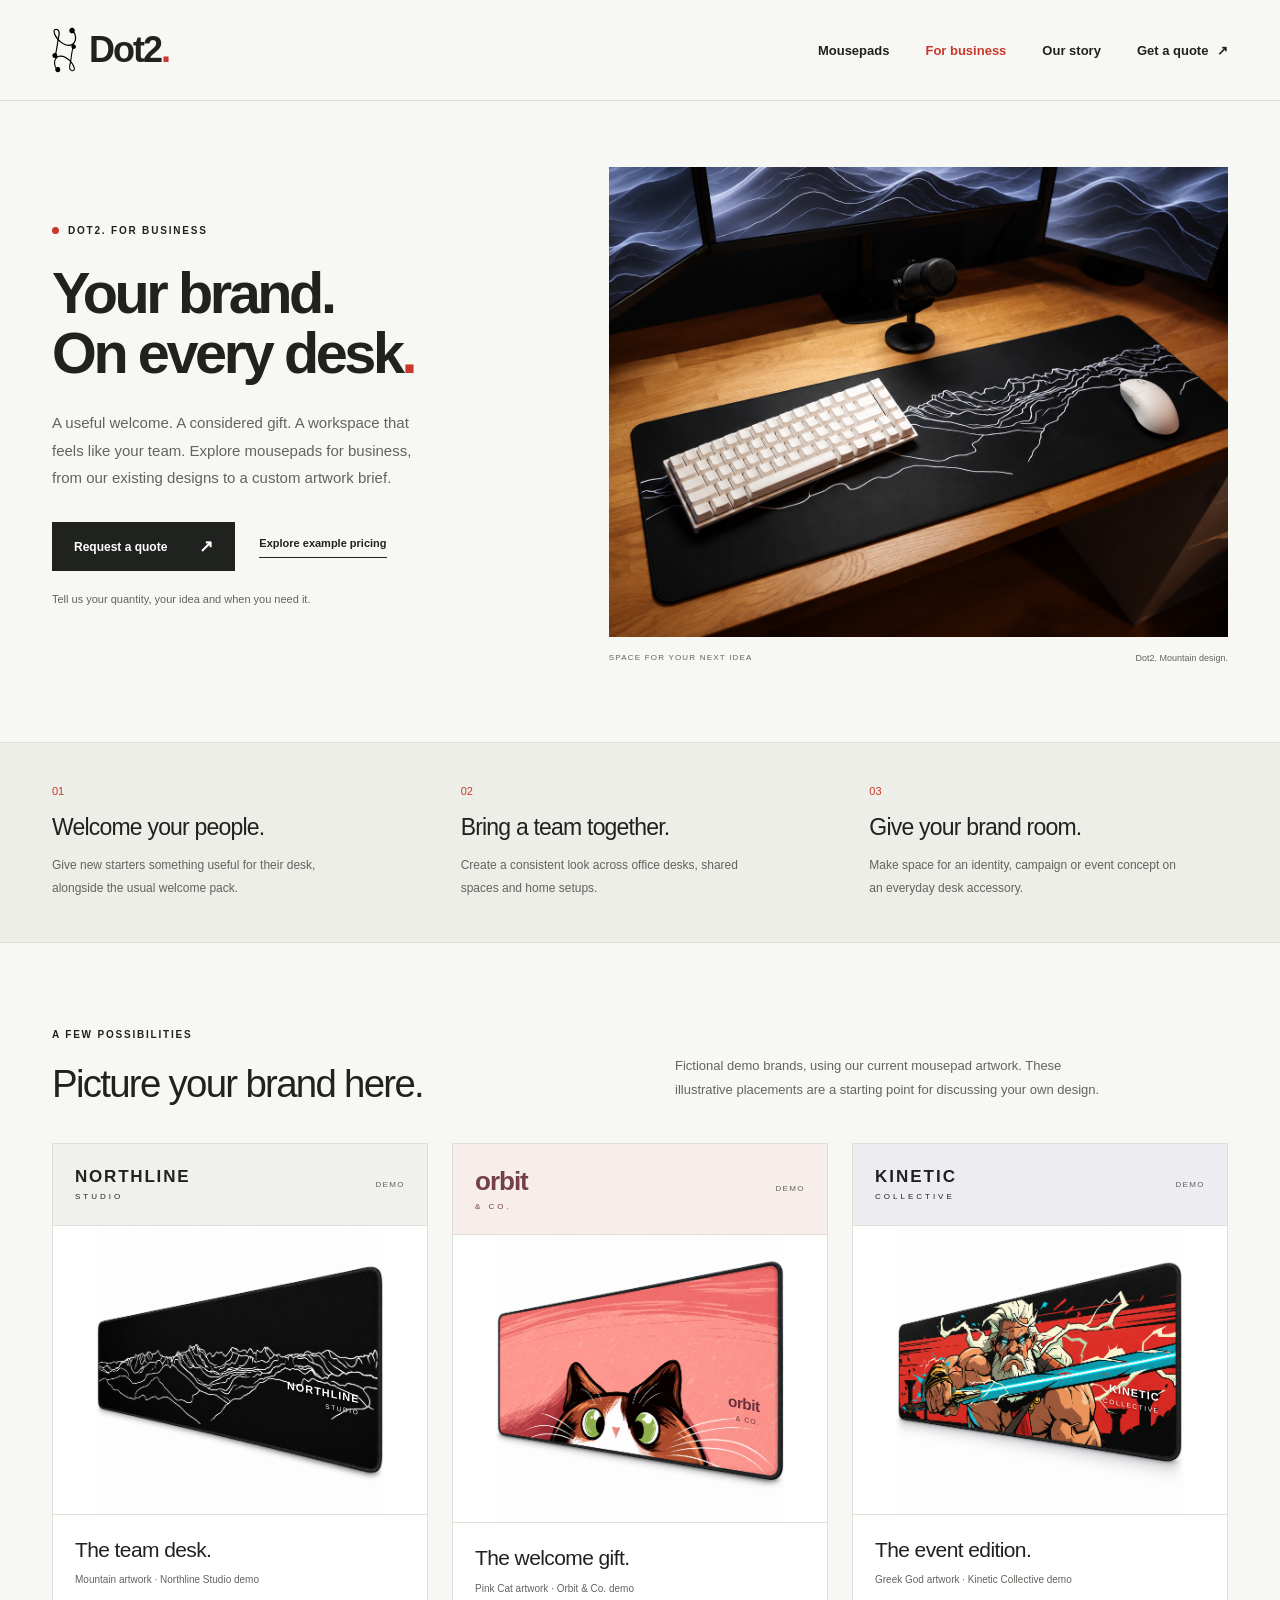
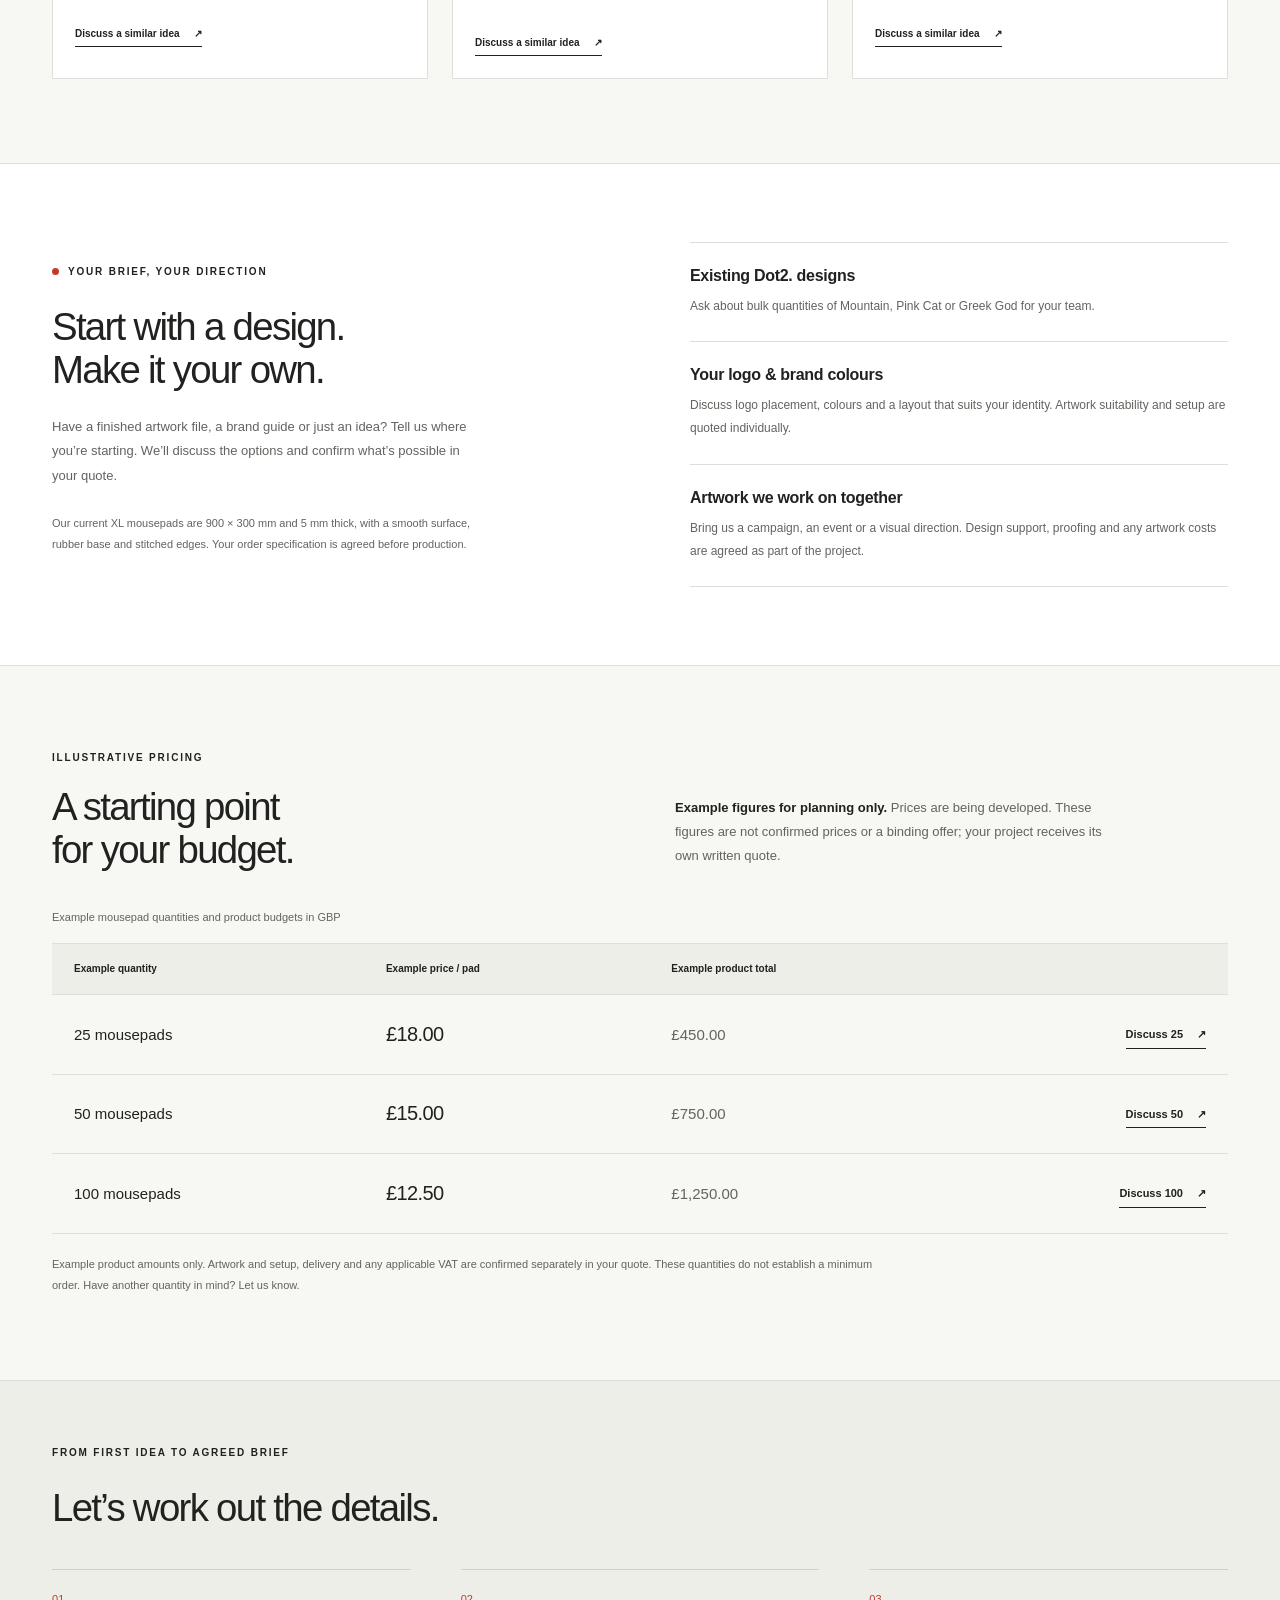
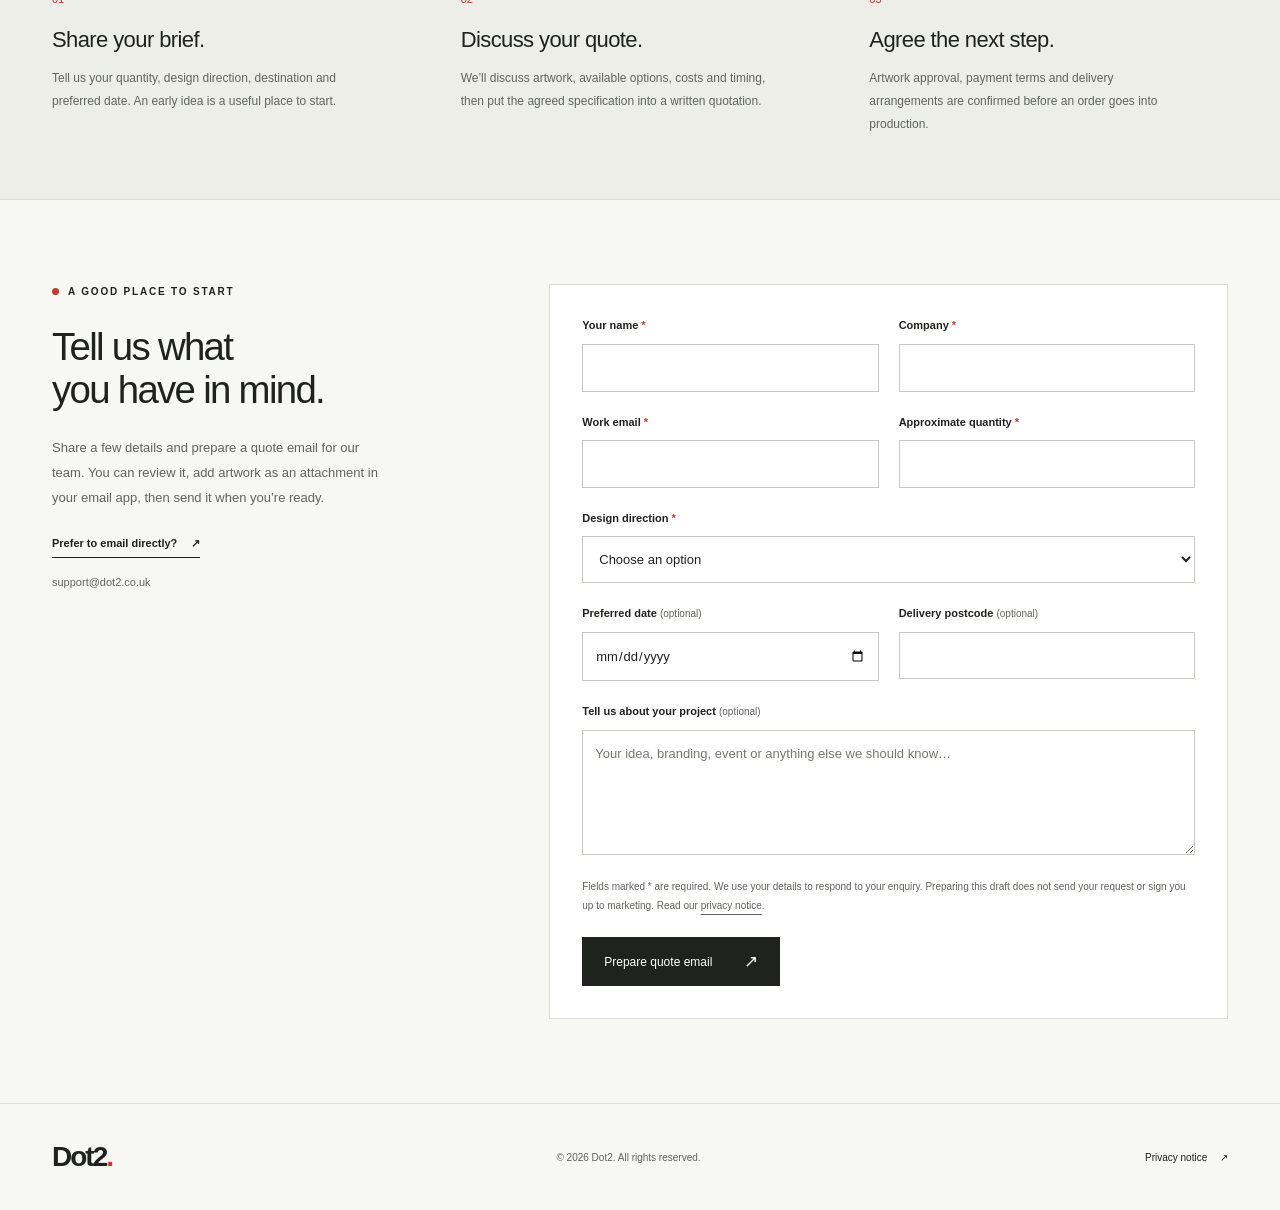
==== business.html @ 72581804 "Add Dot2 for Business page, quote enquiries and privacy update" ====
<!doctype html>
<html lang="en-GB">
  <head>
    <meta charset="utf-8">
    <meta name="viewport" content="width=device-width, initial-scale=1">
    <meta name="description" content="Dot2. for Business. Explore mousepads for teams, corporate gifts and events, discuss custom branding, and request a quote for your business.">
    <meta name="theme-color" content="#f7f7f3">
    <title>Dot2. for Business — Your brand. On every desk.</title>
    <link rel="icon" href="assets/brand-mark.svg" type="image/svg+xml">
    <link rel="stylesheet" href="styles.css">
    <link rel="stylesheet" href="business.css">
    <script src="quote.js" defer></script>
  </head>
  <body class="business-page">
    <a class="skip-link" href="#main">Skip to content</a>
    <header class="site-header">
      <div class="container header-inner">
        <a class="brand" href="./" aria-label="Dot2. home">
          <img src="assets/brand-mark.svg" alt="" width="25" height="46">
          <span>Dot2<span class="brand-dot">.</span></span>
        </a>
        <nav class="main-nav" aria-label="Main navigation">
          <a href="./#mousepads">Mousepads</a>
          <a href="business.html" aria-current="page">For business</a>
          <a href="./#about">Our story</a>
          <a href="#quote">Get a quote <span aria-hidden="true">↗</span></a>
        </nav>
      </div>
    </header>

    <main id="main">
      <section class="container b2b-hero" aria-labelledby="business-title">
        <div class="b2b-hero-copy">
          <p class="eyebrow"><span class="little-dot" aria-hidden="true"></span> DOT2. FOR BUSINESS</p>
          <h1 id="business-title">Your brand.<br>On every desk<span class="brand-dot">.</span></h1>
          <p class="b2b-lead">A useful welcome. A considered gift. A workspace that feels like your team. Explore mousepads for business, from our existing designs to a custom artwork brief.</p>
          <div class="b2b-actions">
            <a class="button button-dark" href="#quote">Request a quote <span aria-hidden="true">↗</span></a>
            <a class="text-link" href="#pricing">Explore example pricing</a>
          </div>
          <p class="b2b-small">Tell us your quantity, your idea and when you need it.</p>
        </div>
        <figure class="b2b-hero-image">
          <img src="assets/mountain-lifestyle.png" alt="Dot2. Mountain mousepad creating a coordinated workspace with a white keyboard and mouse on a wooden desk." width="1536" height="1024" fetchpriority="high">
          <figcaption><span>SPACE FOR YOUR NEXT IDEA</span><span>Dot2. Mountain design.</span></figcaption>
        </figure>
      </section>

      <section class="b2b-benefits-band" aria-label="Mousepads for your business">
        <div class="container b2b-benefits">
          <div><span class="b2b-number">01</span><h2>Welcome your people.</h2><p>Give new starters something useful for their desk, alongside the usual welcome pack.</p></div>
          <div><span class="b2b-number">02</span><h2>Bring a team together.</h2><p>Create a consistent look across office desks, shared spaces and home setups.</p></div>
          <div><span class="b2b-number">03</span><h2>Give your brand room.</h2><p>Make space for an identity, campaign or event concept on an everyday desk accessory.</p></div>
        </div>
      </section>

      <section class="container b2b-section" id="ideas" aria-labelledby="ideas-title">
        <div class="b2b-section-heading">
          <div><p class="eyebrow">A FEW POSSIBILITIES</p><h2 id="ideas-title">Picture your brand here.</h2></div>
          <p>Fictional demo brands, using our current mousepad artwork. These illustrative placements are a starting point for discussing your own design.</p>
        </div>
        <div class="b2b-concepts">
          <figure class="b2b-concept concept-northline">
            <div class="concept-heading"><span class="concept-wordmark">NORTHLINE <small>STUDIO</small></span><span class="concept-demo">DEMO</span></div>
            <div class="concept-stage">
              <img src="assets/mountain-mousepad.png" alt="Illustrative Northline Studio brand concept over the existing Dot2. Mountain mousepad." width="1254" height="1254" loading="lazy">
              <span class="concept-brand" aria-hidden="true">NORTHLINE<small>STUDIO</small></span>
            </div>
            <figcaption><h3>The team desk.</h3><p>Mountain artwork · Northline Studio demo</p><a class="text-link" href="#quote" data-quote-preset data-design="Custom artwork">Discuss a similar idea <span aria-hidden="true">↗</span></a></figcaption>
          </figure>
          <figure class="b2b-concept concept-orbit">
            <div class="concept-heading"><span class="concept-wordmark">orbit <small>&amp; CO.</small></span><span class="concept-demo">DEMO</span></div>
            <div class="concept-stage">
              <img src="assets/pink-cat-mousepad.png" alt="Illustrative Orbit and Co. brand concept over the existing Dot2. Pink Cat mousepad." width="1254" height="1254" loading="lazy">
              <span class="concept-brand" aria-hidden="true">orbit<small>&amp; CO.</small></span>
            </div>
            <figcaption><h3>The welcome gift.</h3><p>Pink Cat artwork · Orbit &amp; Co. demo</p><a class="text-link" href="#quote" data-quote-preset data-design="Custom artwork">Discuss a similar idea <span aria-hidden="true">↗</span></a></figcaption>
          </figure>
          <figure class="b2b-concept concept-kinetic">
            <div class="concept-heading"><span class="concept-wordmark">KINETIC <small>COLLECTIVE</small></span><span class="concept-demo">DEMO</span></div>
            <div class="concept-stage">
              <img src="assets/greek-god-mousepad.png" alt="Illustrative Kinetic Collective brand concept over the existing Dot2. Greek God mousepad." width="1254" height="1254" loading="lazy">
              <span class="concept-brand" aria-hidden="true">KINETIC<small>COLLECTIVE</small></span>
            </div>
            <figcaption><h3>The event edition.</h3><p>Greek God artwork · Kinetic Collective demo</p><a class="text-link" href="#quote" data-quote-preset data-design="Custom artwork">Discuss a similar idea <span aria-hidden="true">↗</span></a></figcaption>
          </figure>
        </div>
      </section>

      <section class="b2b-options-band" aria-labelledby="options-title">
        <div class="container b2b-options">
          <div><p class="eyebrow"><span class="little-dot" aria-hidden="true"></span> YOUR BRIEF, YOUR DIRECTION</p><h2 id="options-title">Start with a design.<br>Make it your own.</h2><p>Have a finished artwork file, a brand guide or just an idea? Tell us where you’re starting. We’ll discuss the options and confirm what’s possible in your quote.</p><p class="b2b-small">Our current XL mousepads are 900 × 300 mm and 5 mm thick, with a smooth surface, rubber base and stitched edges. Your order specification is agreed before production.</p></div>
          <dl class="b2b-option-list">
            <div><dt>Existing Dot2. designs</dt><dd>Ask about bulk quantities of Mountain, Pink Cat or Greek God for your team.</dd></div>
            <div><dt>Your logo &amp; brand colours</dt><dd>Discuss logo placement, colours and a layout that suits your identity. Artwork suitability and setup are quoted individually.</dd></div>
            <div><dt>Artwork we work on together</dt><dd>Bring us a campaign, an event or a visual direction. Design support, proofing and any artwork costs are agreed as part of the project.</dd></div>
          </dl>
        </div>
      </section>

      <section class="container b2b-section" id="pricing" aria-labelledby="pricing-title">
        <div class="b2b-section-heading">
          <div><p class="eyebrow">ILLUSTRATIVE PRICING</p><h2 id="pricing-title">A starting point<br>for your budget.</h2></div>
          <p><strong>Example figures for planning only.</strong> Prices are being developed. These figures are not confirmed prices or a binding offer; your project receives its own written quote.</p>
        </div>
        <div class="b2b-price-table-wrap">
          <table class="b2b-price-table">
            <caption>Example mousepad quantities and product budgets in GBP</caption>
            <thead><tr><th scope="col">Example quantity</th><th scope="col">Example price / pad</th><th scope="col">Example product total</th><th scope="col"><span class="visually-hidden">Start an enquiry</span></th></tr></thead>
            <tbody>
              <tr><th scope="row">25 mousepads</th><td>£18.00</td><td>£450.00</td><td><a class="text-link" href="#quote" data-quote-preset data-quantity="25">Discuss 25 <span aria-hidden="true">↗</span></a></td></tr>
              <tr><th scope="row">50 mousepads</th><td>£15.00</td><td>£750.00</td><td><a class="text-link" href="#quote" data-quote-preset data-quantity="50">Discuss 50 <span aria-hidden="true">↗</span></a></td></tr>
              <tr><th scope="row">100 mousepads</th><td>£12.50</td><td>£1,250.00</td><td><a class="text-link" href="#quote" data-quote-preset data-quantity="100">Discuss 100 <span aria-hidden="true">↗</span></a></td></tr>
            </tbody>
          </table>
        </div>
        <p class="b2b-pricing-note">Example product amounts only. Artwork and setup, delivery and any applicable VAT are confirmed separately in your quote. These quantities do not establish a minimum order. Have another quantity in mind? Let us know.</p>
      </section>

      <section class="b2b-process-band" aria-labelledby="process-title">
        <div class="container b2b-section">
          <p class="eyebrow">FROM FIRST IDEA TO AGREED BRIEF</p><h2 id="process-title">Let’s work out the details.</h2>
          <ol class="b2b-process">
            <li><h3>Share your brief.</h3><p>Tell us your quantity, design direction, destination and preferred date. An early idea is a useful place to start.</p></li>
            <li><h3>Discuss your quote.</h3><p>We’ll discuss artwork, available options, costs and timing, then put the agreed specification into a written quotation.</p></li>
            <li><h3>Agree the next step.</h3><p>Artwork approval, payment terms and delivery arrangements are confirmed before an order goes into production.</p></li>
          </ol>
        </div>
      </section>

      <section class="container b2b-section b2b-quote" id="quote" aria-labelledby="quote-title">
        <div class="b2b-quote-intro">
          <p class="eyebrow"><span class="little-dot" aria-hidden="true"></span> A GOOD PLACE TO START</p>
          <h2 id="quote-title">Tell us what<br>you have in mind.</h2>
          <p>Share a few details and prepare a quote email for our team. You can review it, add artwork as an attachment in your email app, then send it when you’re ready.</p>
          <a class="text-link" href="mailto:support@dot2.co.uk?subject=Dot2.%20for%20Business%20quote">Prefer to email directly? <span aria-hidden="true">↗</span></a>
          <p class="b2b-small">support@dot2.co.uk</p>
        </div>
        <div class="b2b-quote-panel">
          <form class="quote-form" data-quote-form>
            <div class="quote-fields">
              <div class="quote-field"><label for="quote-name">Your name <span aria-hidden="true">*</span></label><input id="quote-name" name="contactName" autocomplete="name" required maxlength="100"></div>
              <div class="quote-field"><label for="quote-company">Company <span aria-hidden="true">*</span></label><input id="quote-company" name="company" autocomplete="organization" required maxlength="100"></div>
              <div class="quote-field"><label for="quote-email">Work email <span aria-hidden="true">*</span></label><input id="quote-email" name="email" type="email" autocomplete="email" required maxlength="254"></div>
              <div class="quote-field"><label for="quote-quantity">Approximate quantity <span aria-hidden="true">*</span></label><input id="quote-quantity" name="quantity" type="number" inputmode="numeric" min="1" max="100000" step="1" required></div>
              <div class="quote-field quote-field-wide"><label for="quote-design">Design direction <span aria-hidden="true">*</span></label><select id="quote-design" name="design" required><option value="">Choose an option</option><option>Mountain</option><option>Pink Cat</option><option>Greek God</option><option>Logo &amp; brand colours</option><option>Custom artwork</option><option>Help me decide</option></select></div>
              <div class="quote-field"><label for="quote-date">Preferred date <span class="quote-optional">(optional)</span></label><input id="quote-date" name="date" type="date"></div>
              <div class="quote-field"><label for="quote-postcode">Delivery postcode <span class="quote-optional">(optional)</span></label><input id="quote-postcode" name="postcode" autocomplete="postal-code" maxlength="20"></div>
              <div class="quote-field quote-field-wide"><label for="quote-details">Tell us about your project <span class="quote-optional">(optional)</span></label><textarea id="quote-details" name="details" rows="5" maxlength="1500" placeholder="Your idea, branding, event or anything else we should know…"></textarea></div>
            </div>
            <p class="quote-privacy">Fields marked * are required. We use your details to respond to your enquiry. Preparing this draft does not send your request or sign you up to marketing. Read our <a href="privacy.html">privacy notice</a>.</p>
            <button class="button button-dark" type="submit" disabled>Prepare quote email <span aria-hidden="true">↗</span></button>
            <noscript><p class="b2b-small">Email <a href="mailto:support@dot2.co.uk?subject=Dot2.%20for%20Business%20quote">support@dot2.co.uk</a> with your company, quantity and design ideas to request a quote.</p></noscript>
          </form>
          <section class="quote-result" aria-labelledby="quote-result-title" data-quote-result hidden>
            <h3 id="quote-result-title" tabindex="-1" data-quote-result-title>Your quote email is ready.</h3>
            <p>Open the draft in your email app, add any artwork and send it to complete your request. You can also copy the details into an email to support@dot2.co.uk.</p>
            <label class="visually-hidden" for="quote-summary">Your enquiry details</label>
            <textarea id="quote-summary" class="quote-summary" rows="12" readonly data-quote-summary></textarea>
            <div class="b2b-actions"><a class="button button-dark" href="mailto:support@dot2.co.uk" data-quote-email>Open email draft <span aria-hidden="true">↗</span></a><button class="quote-copy-button" type="button" data-copy-quote>Copy enquiry details</button></div>
          </section>
          <p class="quote-status" role="status" aria-live="polite" data-quote-status></p>
        </div>
      </section>
    </main>

    <footer class="site-footer">
      <div class="container footer-inner">
        <a class="brand footer-brand" href="./" aria-label="Dot2. home"><span>Dot2<span class="brand-dot">.</span></span></a>
        <p>© 2026 Dot2. All rights reserved.</p>
        <a href="privacy.html">Privacy notice <span aria-hidden="true">↗</span></a>
      </div>
    </footer>
  </body>
</html>
---- styles.css ----
:root {
  color-scheme: light;
  --paper: #f7f7f3;
  --ink: #20221f;
  --muted: #62645f;
  --line: #dedfd8;
  --accent: #c8392c;
  --white: #ffffff;
}

* { box-sizing: border-box; }
html { scroll-behavior: smooth; scroll-padding-top: 30px; }
body { margin: 0; background: var(--paper); color: var(--ink); font-family: Arial, Helvetica, sans-serif; -webkit-font-smoothing: antialiased; }
img { display: block; max-width: 100%; height: auto; }
a { color: inherit; text-underline-offset: 5px; }
a, button { -webkit-tap-highlight-color: transparent; }
a:focus-visible, button:focus-visible { outline: 3px solid var(--accent); outline-offset: 6px; }
::selection { background: #f2c0b7; color: var(--ink); }
.container { width: min(1240px, calc(100% - 104px)); margin-inline: auto; }
.skip-link { position: fixed; top: 12px; left: 12px; z-index: 10; padding: 13px 18px; background: var(--ink); color: var(--white); transform: translateY(-180%); }
.skip-link:focus { transform: translateY(0); }
.site-header { border-bottom: 1px solid var(--line); }
.header-inner { display: flex; align-items: center; justify-content: space-between; min-height: 100px; gap: 24px; }
.brand { display: inline-flex; align-items: center; gap: 12px; color: var(--ink); text-decoration: none; flex-shrink: 0; }
.brand > span { font-size: 36px; font-weight: 750; letter-spacing: -2px; }
.brand img { width: 25px; height: 46px; object-fit: contain; }
.brand-dot { color: var(--accent); }
.main-nav { display: flex; gap: 36px; font-size: 13px; font-weight: 600; }
.main-nav a { text-decoration: none; padding-block: 12px; }
.main-nav a:hover, .site-footer a:hover { color: var(--accent); }
.main-nav span { margin-left: 5px; }
.hero { display: grid; grid-template-columns: 0.9fr 1.1fr; align-items: center; gap: 50px; padding-block: 66px 76px; }
.eyebrow { display: flex; align-items: center; gap: 9px; margin: 0 0 26px; font-size: 10px; line-height: 1.5; font-weight: 700; letter-spacing: 1.8px; }
.little-dot { width: 7px; height: 7px; flex-shrink: 0; border-radius: 50%; background: var(--accent); }
h1, h2, p { margin-top: 0; }
h1 { margin-bottom: 25px; font-size: clamp(44px, 4.5vw, 66px); font-weight: 600; line-height: 1.04; letter-spacing: -3.4px; }
h2 { font-size: clamp(30px, 3vw, 43px); font-weight: 500; line-height: 1.12; letter-spacing: -1.7px; }
.hero-description { max-width: 350px; margin-bottom: 30px; color: var(--muted); font-size: 15px; line-height: 1.8; }
.button { display: inline-flex; align-items: center; justify-content: space-between; gap: 32px; min-height: 49px; padding: 16px 22px; font-size: 12px; font-weight: 600; text-decoration: none; transition: background 150ms ease; }
.button-dark { background: var(--ink); color: var(--white); }
.button-dark:hover { background: #44483f; }
.button span { font-size: 17px; line-height: 1; }
.hero-note, .product-note { color: var(--muted); font-size: 10px; line-height: 1.6; }
.hero-note { margin: 14px 0 0; }
.hero-image { margin: 0; }
.hero-image > img { width: 100%; height: 470px; object-fit: cover; object-position: 52% center; }
.hero-image figcaption { display: flex; justify-content: space-between; gap: 15px; margin-top: 15px; color: var(--muted); font-size: 9px; line-height: 1.5; }
.hero-image figcaption span:first-child { font-size: 8px; letter-spacing: 1.2px; }
.product-section { background: var(--white); border-top: 1px solid var(--line); border-bottom: 1px solid var(--line); }
.product-grid { display: grid; grid-template-columns: 1.1fr 0.9fr; align-items: center; gap: 80px; padding-block: 76px; }
.product-image { min-width: 0; }
.product-image img { width: 100%; }
.product-copy .eyebrow { margin-bottom: 22px; color: var(--muted); }
.product-copy h2 { margin-bottom: 22px; }
.product-copy > p:not(.eyebrow):not(.product-note) { color: var(--muted); font-size: 13px; line-height: 1.9; max-width: 370px; }
.product-details { margin-block: 28px 30px; }
.product-details > div { display: flex; align-items: baseline; justify-content: space-between; gap: 15px; border-top: 1px solid var(--line); padding-block: 13px; font-size: 11px; line-height: 1.5; }
.product-details > div:last-child { border-bottom: 1px solid var(--line); }
.product-details dt { font-weight: 600; }
.product-details dd { margin: 0; color: var(--muted); text-align: right; }
.text-link { display: inline-flex; align-items: center; gap: 14px; font-size: 12px; line-height: 1.6; font-weight: 600; text-decoration: none; border-bottom: 1px solid var(--ink); padding-bottom: 4px; }
.text-link:hover { color: var(--accent); border-bottom-color: var(--accent); }
.carousel-controls { align-items: center; justify-content: center; gap: 18px; margin-top: 8px; }
.carousel-controls:not([hidden]) { display: flex; }
.carousel-controls button { display: inline-flex; align-items: center; justify-content: center; padding: 0; color: var(--ink); background: transparent; cursor: pointer; }
.carousel-arrow { width: 42px; height: 42px; flex-shrink: 0; border: 1px solid var(--line); border-radius: 50%; }
.carousel-arrow:hover { border-color: var(--ink); }
.carousel-position { min-width: 132px; text-align: center; }
.carousel-status { margin: 0; color: var(--muted); font-size: 11px; line-height: 1.6; }
.carousel-dots { display: flex; justify-content: center; }
.carousel-dots button { width: 32px; height: 32px; border: 0; border-radius: 50%; }
.carousel-dots button::before { content: ""; width: 6px; height: 6px; border-radius: 50%; background: var(--line); }
.carousel-dots button[aria-pressed="true"]::before { background: var(--accent); }
.carousel-dots button:hover::before { background: var(--ink); }
.product-note { margin: 12px 0 0; }
.about-section { display: grid; grid-template-columns: 1.1fr 0.9fr; gap: 80px; padding-block: 96px; }
.about-section h2 { margin-bottom: 0; }
.about-copy { padding-top: 35px; max-width: 420px; }
.about-copy p { color: var(--muted); font-size: 14px; line-height: 1.9; margin-bottom: 16px; }
.about-copy .text-link { margin-top: 8px; }
.business-teaser { background: var(--white); border-top: 1px solid var(--line); }
.business-teaser-inner { display: flex; align-items: center; justify-content: space-between; gap: 48px; padding-block: 60px; }
.business-teaser-inner > div { max-width: 610px; }
.business-teaser h2 { margin-bottom: 18px; }
.business-teaser p:not(.eyebrow) { margin-bottom: 0; color: var(--muted); font-size: 14px; line-height: 1.9; }
.business-teaser .button { flex-shrink: 0; }
.main-nav a[aria-current="page"] { color: var(--accent); }
.contact-section { background: #eceee7; border-top: 1px solid var(--line); }
.contact-inner { display: flex; align-items: center; justify-content: space-between; gap: 40px; padding-block: 64px; }
.contact-inner .eyebrow { margin-bottom: 18px; color: var(--muted); }
.contact-inner h2 { margin-bottom: 15px; font-size: 49px; }
.contact-inner p:last-child { color: var(--muted); font-size: 12px; line-height: 1.8; margin-bottom: 0; }
.contact-email { display: inline-flex; align-items: center; gap: 35px; font-size: clamp(18px, 2.2vw, 28px); letter-spacing: -0.7px; text-decoration: none; border-bottom: 1px solid var(--ink); padding-block: 14px; }
.contact-email:hover { color: var(--accent); border-color: var(--accent); }
.site-footer { border-top: 1px solid var(--line); }
.footer-inner { display: flex; align-items: center; justify-content: space-between; gap: 24px; min-height: 106px; }
.footer-brand > span { font-size: 28px; }
.footer-inner p { margin: 0; color: var(--muted); font-size: 10px; }
.footer-inner > a:last-child { font-size: 10px; text-decoration: none; }
.footer-inner > a:last-child span { margin-left: 10px; }
.privacy-main { max-width: 850px; padding-block: 48px 100px; }
.back-link { margin-bottom: 58px; }
.privacy-main h1 { font-size: clamp(48px, 6vw, 76px); margin-bottom: 18px; }
.privacy-date { color: var(--muted); font-size: 12px; }
.privacy-content { margin-top: 52px; max-width: 680px; }
.privacy-content section + section { margin-top: 35px; }
.privacy-content h2 { font-size: 24px; letter-spacing: -0.6px; margin-bottom: 15px; }
.privacy-content p { color: var(--muted); font-size: 14px; line-height: 1.9; margin-bottom: 12px; }
.privacy-content a:hover { color: var(--accent); }

@media (min-width: 1500px) {
  .hero { padding-block: 86px 96px; }
  .hero-image > img { height: 510px; }
}
@media (max-width: 1050px) {
  .container { width: calc(100% - 64px); }
  .hero { gap: 30px; padding-block: 52px 62px; }
  h1 { font-size: clamp(40px, 5vw, 54px); letter-spacing: -2.6px; }
  .hero-image > img { height: 420px; }
  .hero-description { font-size: 14px; }
  .eyebrow { font-size: 9px; letter-spacing: 1.4px; }
  .product-grid, .about-section { gap: 45px; }
  .product-details > div { flex-direction: column; gap: 4px; }
  .product-details dd { text-align: left; }
  .contact-email { gap: 20px; }
}
@media (max-width: 720px) {
  .container { width: calc(100% - 40px); }
  .header-inner { min-height: 80px; gap: 18px; }
  .brand { gap: 8px; }
  .brand > span { font-size: 30px; }
  .brand img { width: 20px; height: 37px; }
  .main-nav { gap: 20px; font-size: 11px; }
  .main-nav span { display: none; }
  .hero { grid-template-columns: 1fr; gap: 36px; padding-block: 47px 44px; }
  .hero .eyebrow { margin-bottom: 23px; }
  h1 { font-size: clamp(42px, 8.7vw, 62px); letter-spacing: -2.7px; }
  .hero-description { max-width: 360px; margin-bottom: 25px; font-size: 14px; }
  .hero-image > img { height: auto; aspect-ratio: 1.35; object-position: center; }
  .hero-image figcaption { margin-top: 12px; }
  .product-grid { grid-template-columns: 1fr; gap: 20px; padding-block: 35px 48px; }
  .product-image { max-width: 480px; width: 100%; margin-inline: auto; }
  .product-copy h2 { font-size: 34px; }
  .product-copy > p:not(.eyebrow):not(.product-note) { max-width: 420px; }
  .product-details > div { flex-direction: row; }
  .product-details dd { text-align: right; }
  .about-section { grid-template-columns: 1fr; gap: 25px; padding-block: 55px; }
  .about-section h2 { font-size: 36px; }
  .about-copy { padding-top: 0; }
  .business-teaser-inner { align-items: flex-start; flex-direction: column; gap: 26px; padding-block: 45px; }
  .contact-inner { align-items: flex-start; flex-direction: column; gap: 20px; padding-block: 45px; }
  .contact-inner h2 { font-size: 44px; }
  .contact-email { font-size: 24px; }
  .footer-inner { flex-wrap: wrap; min-height: 100px; padding-block: 25px; column-gap: 20px; row-gap: 16px; }
  .footer-brand { width: 100%; }
  .footer-brand > span { font-size: 26px; }
  .privacy-main { padding-block: 35px 60px; }
  .back-link { margin-bottom: 42px; }
  .privacy-content { margin-top: 38px; }
}
@media (max-width: 540px) {
  .header-inner { flex-wrap: wrap; padding-block: 16px 10px; gap: 10px; }
  .main-nav { width: 100%; justify-content: space-between; gap: 12px; font-size: 11px; }
}
@media (max-width: 370px) {
  .main-nav { gap: 12px; font-size: 10px; }
  .product-details > div { flex-direction: column; }
  .product-details dd { text-align: left; }
  .contact-email { font-size: 22px; gap: 18px; }
}
@media (prefers-reduced-motion: reduce) {
  html { scroll-behavior: auto; }
  .button { transition: none; }
}
---- business.css ----
.business-page .main-nav a[aria-current="page"] { color: var(--accent); }
.business-page button { font: inherit; }
.business-page button.button { border: 0; font-size: 12px; cursor: pointer; }
.business-page button:disabled { opacity: 0.5; cursor: default; }
.business-page input:focus-visible, .business-page select:focus-visible, .business-page textarea:focus-visible { outline: 3px solid var(--accent); outline-offset: 3px; }
.visually-hidden { position: absolute; width: 1px; height: 1px; overflow: hidden; clip-path: inset(50%); white-space: nowrap; }
.b2b-hero { display: grid; grid-template-columns: 0.9fr 1.1fr; align-items: center; gap: 50px; padding-block: 66px 76px; }
.b2b-hero > *, .b2b-section-heading > *, .b2b-options > *, .b2b-quote > * { min-width: 0; }
.b2b-hero h1 { margin-bottom: 25px; }
.b2b-lead { max-width: 390px; color: var(--muted); font-size: 15px; line-height: 1.85; margin-bottom: 30px; }
.b2b-actions { display: flex; flex-wrap: wrap; align-items: center; gap: 18px 24px; }
.b2b-actions .text-link { font-size: 11px; }
.b2b-small { color: var(--muted); font-size: 11px; line-height: 1.85; }
.b2b-hero-copy > .b2b-small { margin: 18px 0 0; }
.b2b-hero-image { margin: 0; min-width: 0; }
.b2b-hero-image > img { width: 100%; height: 470px; object-fit: cover; object-position: 52% center; }
.b2b-hero-image figcaption { display: flex; justify-content: space-between; gap: 15px; margin-top: 15px; color: var(--muted); font-size: 9px; line-height: 1.5; }
.b2b-hero-image figcaption span:first-child { font-size: 8px; letter-spacing: 1.2px; }
.b2b-benefits-band { background: #eceee7; border-block: 1px solid var(--line); }
.b2b-benefits { display: grid; grid-template-columns: repeat(3, minmax(0, 1fr)); gap: 50px; padding-block: 42px; }
.b2b-number { display: block; margin-bottom: 18px; color: var(--accent); font-size: 11px; }
.b2b-benefits h2 { font-size: 23px; letter-spacing: -0.8px; margin-bottom: 14px; }
.b2b-benefits p { max-width: 310px; margin-bottom: 0; color: var(--muted); font-size: 12px; line-height: 1.9; }
.b2b-section { padding-block: 84px; }
.b2b-section-heading { display: grid; grid-template-columns: 1fr 1fr; align-items: end; gap: 70px; margin-bottom: 38px; }
.b2b-section-heading .eyebrow { margin-bottom: 20px; }
.b2b-section-heading h2 { margin-bottom: 0; }
.b2b-section-heading > p { max-width: 435px; margin: 0 0 3px; color: var(--muted); font-size: 13px; line-height: 1.85; }
.b2b-section-heading > p strong { color: var(--ink); font-weight: 600; }
.b2b-concepts { display: grid; grid-template-columns: repeat(3, minmax(0, 1fr)); gap: 24px; }
.b2b-concept { min-width: 0; margin: 0; background: var(--white); border: 1px solid var(--line); }
.concept-heading { display: flex; align-items: center; justify-content: space-between; gap: 14px; min-height: 82px; padding: 22px; border-bottom: 1px solid var(--line); background: #f0f1ec; }
.concept-wordmark { font-size: 17px; font-weight: 600; line-height: 1.2; letter-spacing: 1.8px; }
.concept-wordmark small { display: block; margin-top: 5px; font-size: 8px; font-weight: 400; letter-spacing: 3px; }
.concept-demo { color: var(--muted); font-size: 8px; letter-spacing: 1.4px; }
.concept-stage { position: relative; aspect-ratio: 1.3; isolation: isolate; }
.concept-stage img { width: 100%; height: 100%; object-fit: contain; }
.concept-brand { position: absolute; right: 18%; top: 56%; max-width: 35%; color: var(--white); font-size: clamp(8px, 0.85vw, 11px); font-weight: 700; line-height: 1.1; letter-spacing: 1px; text-align: right; transform: skewY(11deg); text-shadow: 0 1px 3px #0007; pointer-events: none; }
.concept-brand small { display: block; margin-top: 3px; font-size: 0.6em; font-weight: 400; letter-spacing: 1.6px; }
.concept-orbit .concept-heading { background: #f7edeb; }
.concept-orbit .concept-wordmark { color: #743f46; font-size: 26px; letter-spacing: -1px; }
.concept-orbit .concept-wordmark small { font-size: 8px; letter-spacing: 3px; }
.concept-orbit .concept-brand { color: #6d303b; font-size: clamp(11px, 1.2vw, 17px); letter-spacing: -0.5px; text-shadow: none; }
.concept-orbit .concept-brand small { font-size: 0.45em; letter-spacing: 1px; }
.concept-kinetic .concept-heading { background: #ededf1; }
.concept-kinetic .concept-wordmark { letter-spacing: 2px; }
.b2b-concept figcaption { padding: 22px; border-top: 1px solid var(--line); }
.b2b-concept h3 { margin: 0 0 9px; font-size: 21px; line-height: 1.2; font-weight: 500; letter-spacing: -0.6px; }
.b2b-concept figcaption p { min-height: 34px; margin-bottom: 18px; color: var(--muted); font-size: 10px; line-height: 1.7; }
.b2b-concept .text-link { font-size: 10px; }
.b2b-options-band { background: var(--white); border-block: 1px solid var(--line); }
.b2b-options { display: grid; grid-template-columns: 1fr 1fr; gap: 100px; align-items: center; padding-block: 78px; }
.b2b-options h2 { margin-bottom: 24px; }
.b2b-options > div > p:not(.eyebrow) { max-width: 425px; color: var(--muted); font-size: 13px; line-height: 1.9; }
.b2b-options > div > p.b2b-small { margin-top: 24px; font-size: 11px; }
.b2b-option-list { margin: 0; }
.b2b-option-list > div { padding-block: 24px; border-top: 1px solid var(--line); }
.b2b-option-list > div:last-child { border-bottom: 1px solid var(--line); }
.b2b-option-list dt { margin-bottom: 10px; font-size: 16px; font-weight: 600; letter-spacing: -0.3px; }
.b2b-option-list dd { margin: 0; color: var(--muted); font-size: 12px; line-height: 1.9; }
.b2b-price-table-wrap { position: relative; width: 100%; overflow-x: auto; overscroll-behavior-x: contain; }
.b2b-price-table { width: 100%; min-width: 610px; border-collapse: collapse; text-align: left; }
.b2b-price-table caption { padding-bottom: 16px; color: var(--muted); font-size: 11px; line-height: 1.6; text-align: left; }
.b2b-price-table th, .b2b-price-table td { padding: 25px 22px; border-top: 1px solid var(--line); vertical-align: middle; }
.b2b-price-table thead th { background: #eceee7; padding-block: 17px; font-size: 10px; line-height: 1.6; font-weight: 600; }
.b2b-price-table tbody th { font-size: 15px; font-weight: 500; }
.b2b-price-table tbody td { font-size: 20px; letter-spacing: -0.6px; }
.b2b-price-table tbody td:nth-child(3) { color: var(--muted); font-size: 15px; letter-spacing: 0; }
.b2b-price-table tr:last-child th, .b2b-price-table tr:last-child td { border-bottom: 1px solid var(--line); }
.b2b-price-table td:last-child { text-align: right; }
.b2b-price-table .text-link { white-space: nowrap; font-size: 11px; letter-spacing: 0; }
.b2b-pricing-note { max-width: 830px; margin: 20px 0 0; color: var(--muted); font-size: 11px; line-height: 1.9; }
.b2b-process-band { background: #eceee7; border-block: 1px solid var(--line); }
.b2b-process-band .b2b-section { padding-block: 64px; }
.b2b-process-band h2 { margin-bottom: 40px; }
.b2b-process { display: grid; grid-template-columns: repeat(3, minmax(0, 1fr)); gap: 50px; margin: 0; padding: 0; list-style: none; counter-reset: steps; }
.b2b-process li { padding-top: 23px; border-top: 1px solid #cfd2c8; counter-increment: steps; }
.b2b-process li::before { content: "0" counter(steps); display: block; margin-bottom: 22px; color: var(--accent); font-size: 11px; }
.b2b-process h3 { margin: 0 0 14px; font-size: 22px; line-height: 1.2; font-weight: 500; letter-spacing: -0.6px; }
.b2b-process p { max-width: 310px; margin-bottom: 0; color: var(--muted); font-size: 12px; line-height: 1.9; }
.b2b-quote { display: grid; grid-template-columns: 0.75fr 1.25fr; gap: 90px; align-items: start; }
.b2b-quote-intro h2 { margin-bottom: 25px; }
.b2b-quote-intro > p:not(.eyebrow) { max-width: 335px; color: var(--muted); font-size: 13px; line-height: 1.9; }
.b2b-quote-intro .text-link { margin-top: 12px; font-size: 11px; }
.b2b-quote-intro p.b2b-small { margin-top: 14px; font-size: 11px; }
.b2b-quote-panel { min-width: 0; padding: 32px; border: 1px solid var(--line); background: var(--white); }
.quote-fields { display: grid; grid-template-columns: repeat(2, minmax(0, 1fr)); gap: 22px 20px; }
.quote-field { min-width: 0; }
.quote-field-wide { grid-column: 1 / -1; }
.quote-field label { display: block; margin-bottom: 9px; font-size: 11px; font-weight: 600; line-height: 1.6; }
.quote-field label > span[aria-hidden] { color: var(--accent); }
.quote-optional { color: var(--muted); font-size: 10px; font-weight: 400; }
.quote-field input, .quote-field select, .quote-field textarea, .quote-summary { width: 100%; min-width: 0; padding: 13px 12px; border: 1px solid #c8cbc2; border-radius: 0; background: var(--white); color: var(--ink); font: inherit; font-size: 13px; line-height: 1.5; }
.quote-field input, .quote-field select { min-height: 47px; }
.quote-field textarea, .quote-summary { display: block; resize: vertical; }
.quote-field textarea::placeholder { color: #767970; opacity: 1; }
.quote-privacy { margin-block: 22px; color: var(--muted); font-size: 10px; line-height: 1.9; }
.quote-privacy a:hover { color: var(--accent); }
.quote-result { margin-top: 32px; padding-top: 28px; border-top: 1px solid var(--line); }
.quote-result h3 { margin: 0 0 14px; font-size: 23px; font-weight: 500; letter-spacing: -0.7px; }
.quote-result > p { margin-bottom: 19px; color: var(--muted); font-size: 12px; line-height: 1.9; }
.quote-summary { margin-bottom: 20px; background: var(--paper); font-size: 12px; }
.business-page .quote-copy-button { min-height: 44px; padding: 0; border: 0; border-bottom: 1px solid var(--ink); background: transparent; color: var(--ink); font-size: 11px; cursor: pointer; }
.quote-copy-button:hover { color: var(--accent); border-color: var(--accent); }
.quote-status { margin: 20px 0 0; color: var(--ink); font-size: 12px; line-height: 1.85; }
.quote-status:empty { display: none; }

@media (min-width: 1500px) {
  .b2b-hero { padding-block: 86px 96px; }
  .b2b-hero-image > img { height: 510px; }
}
@media (max-width: 1050px) {
  .b2b-hero { gap: 30px; padding-block: 52px 62px; }
  .b2b-hero-image > img { height: 420px; }
  .b2b-lead { font-size: 14px; }
  .b2b-benefits, .b2b-process { gap: 30px; }
  .b2b-section { padding-block: 65px; }
  .b2b-section-heading { gap: 40px; }
  .b2b-concepts { gap: 16px; }
  .concept-heading, .b2b-concept figcaption { padding: 17px; }
  .concept-wordmark { font-size: 13px; letter-spacing: 1px; }
  .b2b-concept h3 { font-size: 19px; }
  .b2b-options { gap: 50px; padding-block: 60px; }
  .b2b-quote { gap: 40px; grid-template-columns: 0.8fr 1.2fr; }
  .b2b-quote-panel { padding: 24px; }
  .quote-fields { gap: 20px 14px; }
}
@media (max-width: 760px) {
  .b2b-hero { grid-template-columns: 1fr; gap: 36px; padding-block: 47px 44px; }
  .b2b-hero h1 { font-size: clamp(42px, 8.7vw, 62px); letter-spacing: -2.7px; }
  .b2b-lead { max-width: 470px; }
  .b2b-hero-image > img { height: auto; aspect-ratio: 1.35; object-position: center; }
  .b2b-hero-image figcaption { margin-top: 12px; }
  .b2b-benefits { gap: 25px; padding-block: 35px; }
  .b2b-benefits h2 { font-size: 20px; }
  .b2b-benefits p { font-size: 11px; }
  .b2b-section-heading { grid-template-columns: 1fr; gap: 22px; margin-bottom: 30px; }
  .b2b-section-heading > p { max-width: 520px; }
  .b2b-concepts { grid-template-columns: 1fr; gap: 25px; }
  .b2b-concept { display: grid; grid-template-columns: 1fr 1fr; }
  .concept-heading { grid-column: 1 / -1; min-height: 75px; padding-inline: 22px; }
  .concept-wordmark { font-size: 18px; }
  .concept-stage { aspect-ratio: 1.1; }
  .concept-brand { font-size: 9px; }
  .concept-orbit .concept-brand { font-size: 14px; }
  .b2b-concept figcaption { align-self: center; border-top: 0; padding: 20px; }
  .b2b-concept figcaption p { min-height: 0; }
  .b2b-options { grid-template-columns: 1fr; gap: 25px; }
  .b2b-options > div > p:not(.eyebrow) { max-width: 530px; }
  .b2b-option-list > div { padding-block: 22px; }
  .b2b-process { gap: 25px; }
  .b2b-process h3 { font-size: 19px; }
  .b2b-process p { font-size: 11px; }
  .b2b-quote { grid-template-columns: 1fr; gap: 30px; }
  .b2b-quote-intro > p:not(.eyebrow) { max-width: 500px; }
}
@media (max-width: 540px) {
  .b2b-benefits { grid-template-columns: 1fr; gap: 28px; }
  .b2b-benefits > div { padding-top: 26px; border-top: 1px solid #cfd2c8; }
  .b2b-benefits > div:first-child { padding-top: 0; border-top: 0; }
  .b2b-number { margin-bottom: 13px; }
  .b2b-benefits h2 { font-size: 23px; }
  .b2b-benefits p { max-width: 100%; font-size: 12px; }
  .b2b-section { padding-block: 50px; }
  .b2b-section-heading h2 { font-size: 34px; }
  .b2b-concept { display: block; }
  .concept-heading { padding: 20px; }
  .concept-stage { aspect-ratio: 1.3; }
  .concept-brand { font-size: 10px; }
  .concept-orbit .concept-brand { font-size: 16px; }
  .b2b-concept figcaption { padding: 22px; border-top: 1px solid var(--line); }
  .b2b-concept h3 { font-size: 23px; }
  .b2b-concept figcaption p { font-size: 11px; margin-bottom: 18px; }
  .b2b-concept .text-link { font-size: 11px; }
  .b2b-options { padding-block: 50px; }
  .b2b-price-table th, .b2b-price-table td { padding-inline: 16px; }
  .b2b-process-band .b2b-section { padding-block: 50px; }
  .b2b-process { grid-template-columns: 1fr; gap: 26px; }
  .b2b-process li::before { margin-bottom: 15px; }
  .b2b-process h3 { font-size: 23px; }
  .b2b-process p { max-width: 100%; font-size: 12px; }
  .b2b-quote-panel { padding: 21px; }
  .quote-fields { grid-template-columns: 1fr; gap: 20px; }
  .quote-field input, .quote-field select, .quote-field textarea { font-size: 16px; }
  .quote-privacy { font-size: 11px; }
  .b2b-actions { gap: 18px; }
}
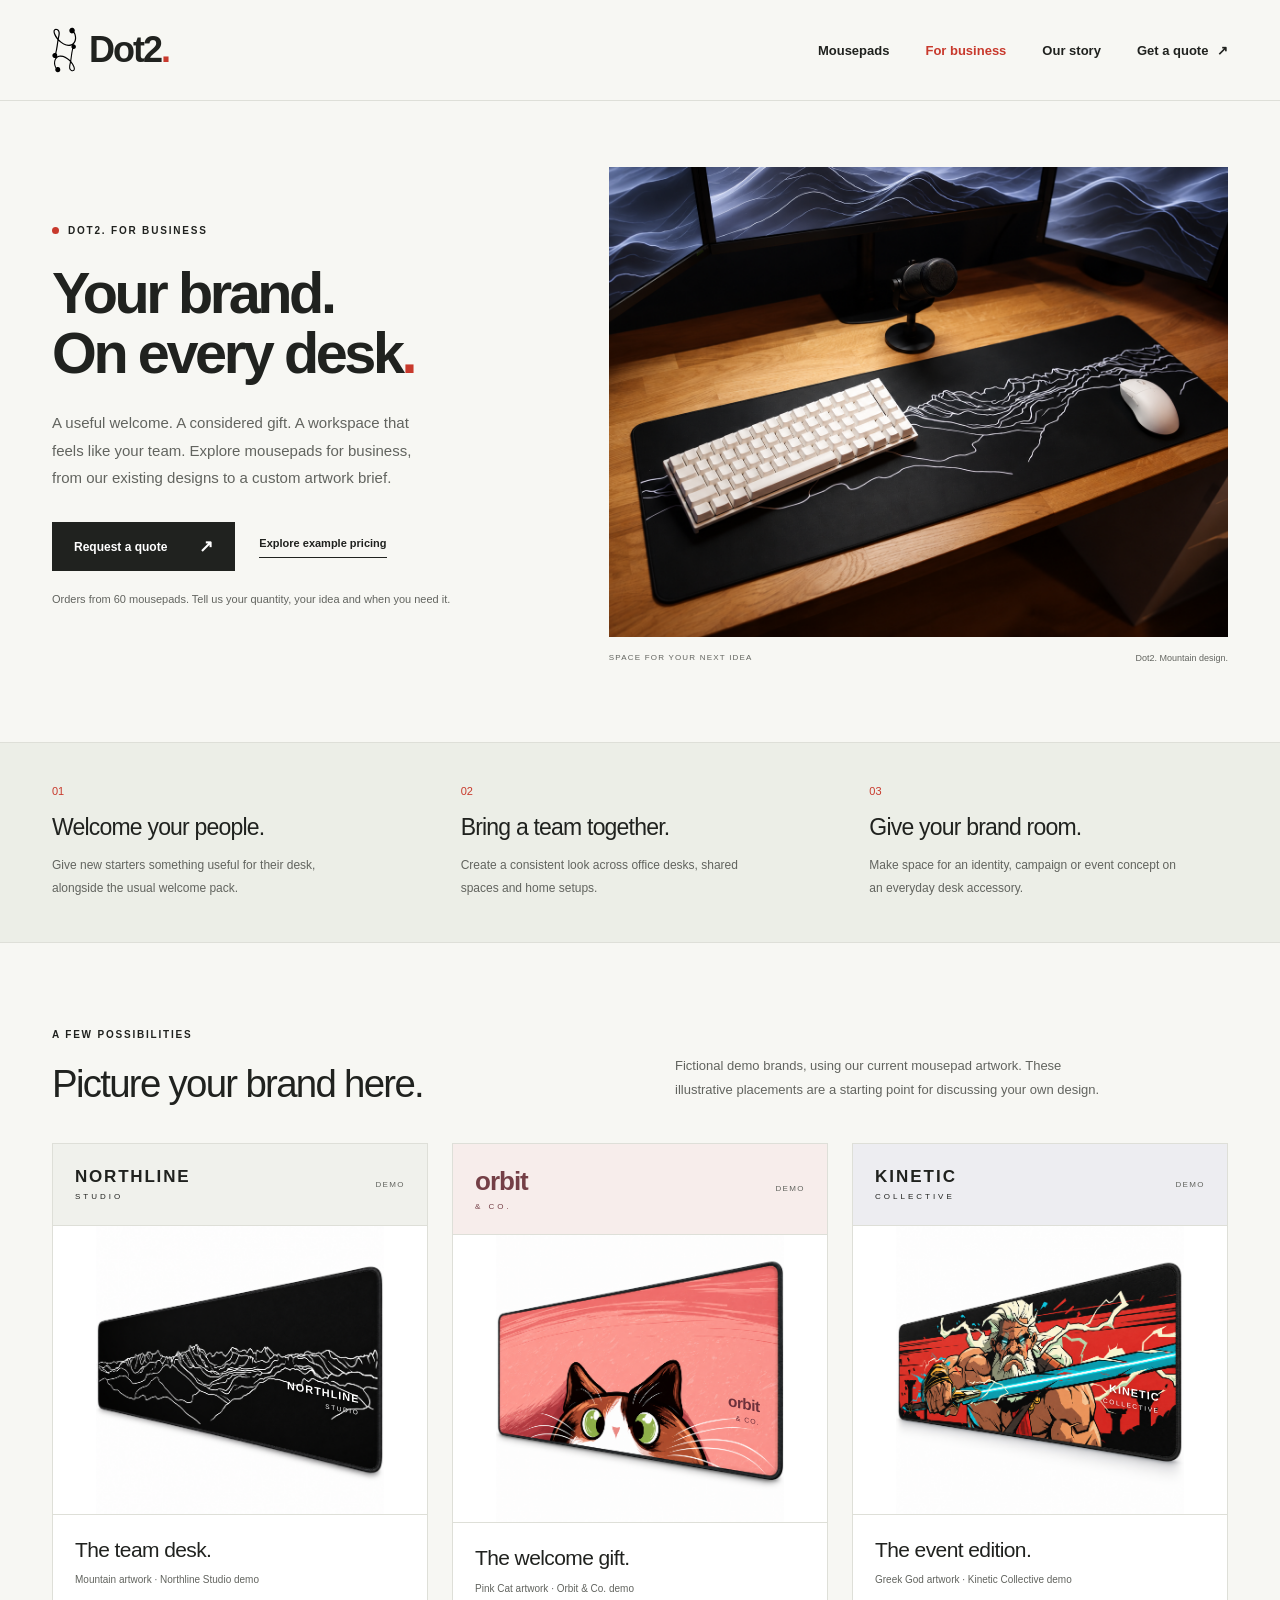
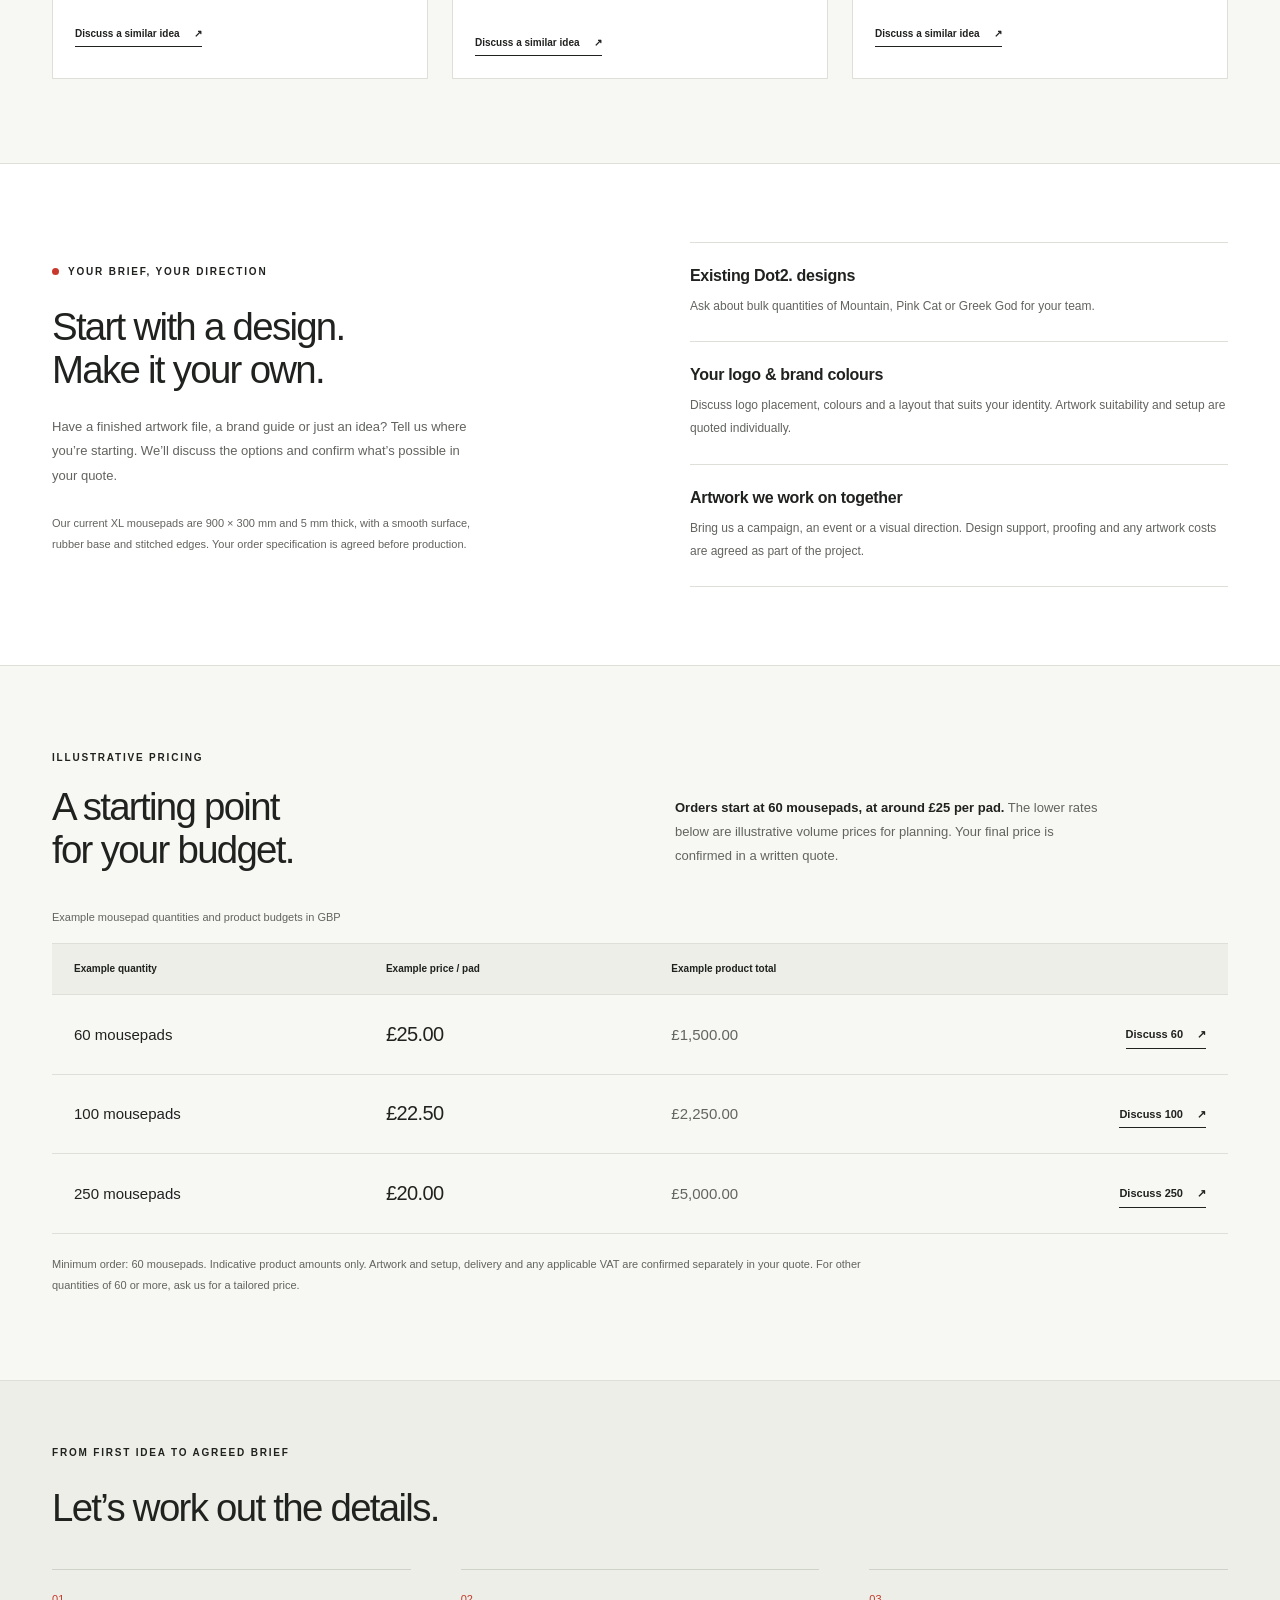
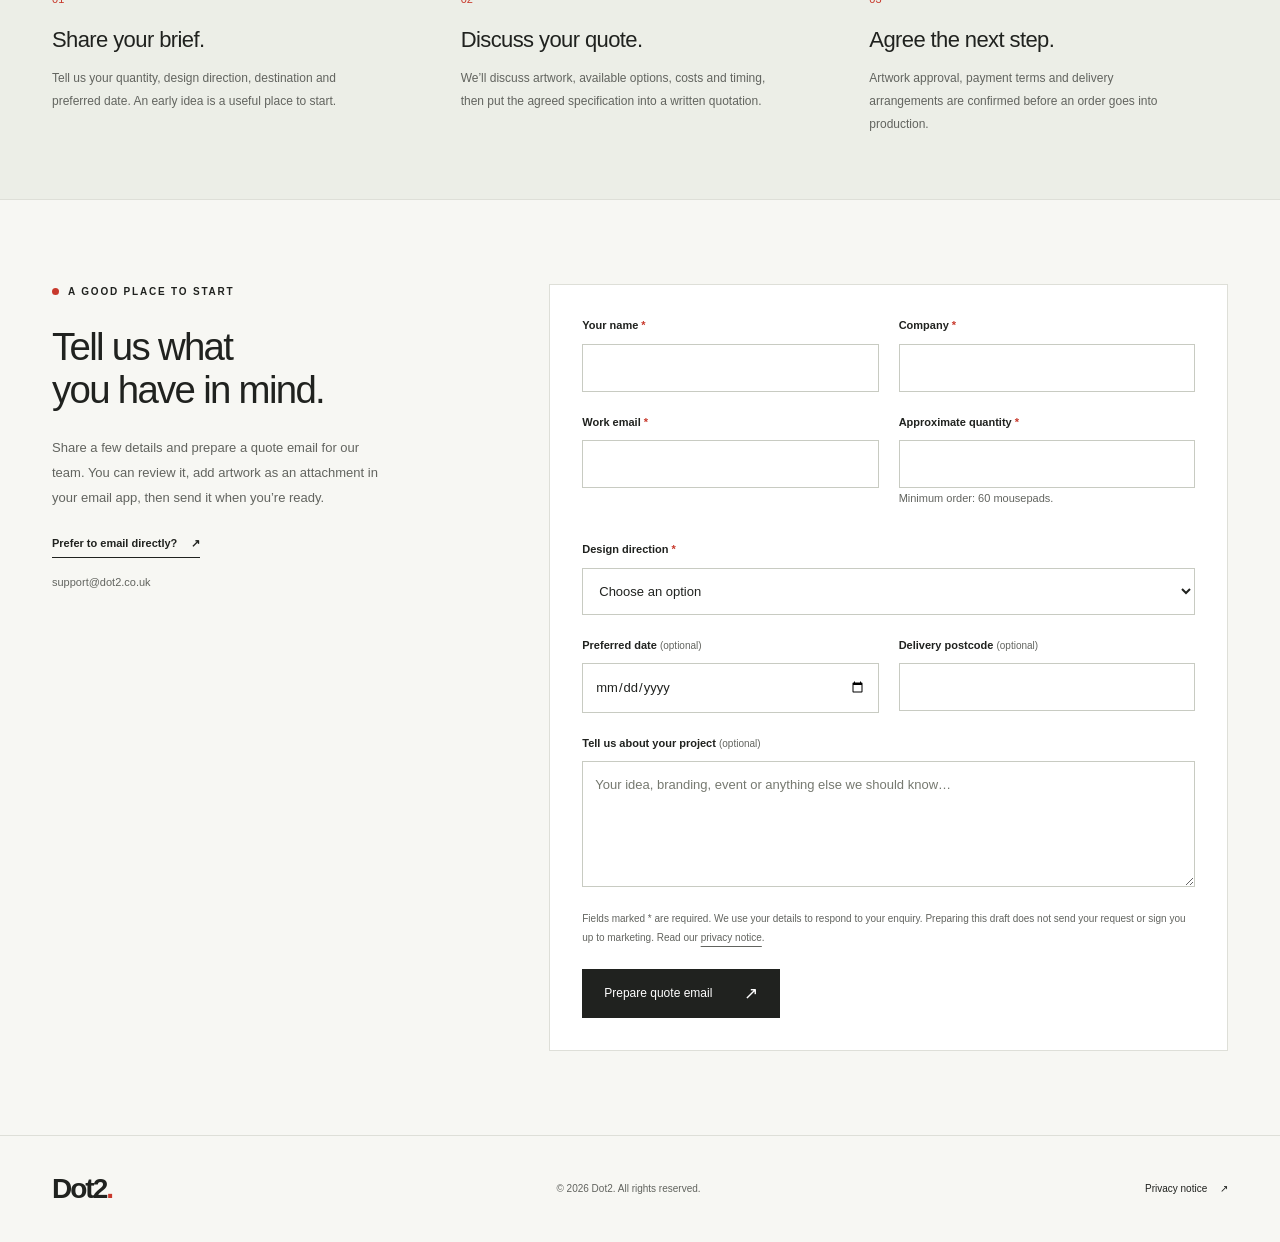
==== commit 67ae2082: "Set 60-pad business minimum and revise indicative volume pricing" ====
--- a/business.html
+++ b/business.html
@@ -38,7 +38,7 @@
             <a class="button button-dark" href="#quote">Request a quote <span aria-hidden="true">↗</span></a>
             <a class="text-link" href="#pricing">Explore example pricing</a>
           </div>
-          <p class="b2b-small">Tell us your quantity, your idea and when you need it.</p>
+          <p class="b2b-small">Orders from 60 mousepads. Tell us your quantity, your idea and when you need it.</p>
         </div>
         <figure class="b2b-hero-image">
           <img src="assets/mountain-lifestyle.png" alt="Dot2. Mountain mousepad creating a coordinated workspace with a white keyboard and mouse on a wooden desk." width="1536" height="1024" fetchpriority="high">
@@ -101,20 +101,20 @@
       <section class="container b2b-section" id="pricing" aria-labelledby="pricing-title">
         <div class="b2b-section-heading">
           <div><p class="eyebrow">ILLUSTRATIVE PRICING</p><h2 id="pricing-title">A starting point<br>for your budget.</h2></div>
-          <p><strong>Example figures for planning only.</strong> Prices are being developed. These figures are not confirmed prices or a binding offer; your project receives its own written quote.</p>
+          <p><strong>Orders start at 60 mousepads, at around £25 per pad.</strong> The lower rates below are illustrative volume prices for planning. Your final price is confirmed in a written quote.</p>
         </div>
         <div class="b2b-price-table-wrap">
           <table class="b2b-price-table">
             <caption>Example mousepad quantities and product budgets in GBP</caption>
             <thead><tr><th scope="col">Example quantity</th><th scope="col">Example price / pad</th><th scope="col">Example product total</th><th scope="col"><span class="visually-hidden">Start an enquiry</span></th></tr></thead>
             <tbody>
-              <tr><th scope="row">25 mousepads</th><td>£18.00</td><td>£450.00</td><td><a class="text-link" href="#quote" data-quote-preset data-quantity="25">Discuss 25 <span aria-hidden="true">↗</span></a></td></tr>
-              <tr><th scope="row">50 mousepads</th><td>£15.00</td><td>£750.00</td><td><a class="text-link" href="#quote" data-quote-preset data-quantity="50">Discuss 50 <span aria-hidden="true">↗</span></a></td></tr>
-              <tr><th scope="row">100 mousepads</th><td>£12.50</td><td>£1,250.00</td><td><a class="text-link" href="#quote" data-quote-preset data-quantity="100">Discuss 100 <span aria-hidden="true">↗</span></a></td></tr>
+              <tr><th scope="row">60 mousepads</th><td>£25.00</td><td>£1,500.00</td><td><a class="text-link" href="#quote" data-quote-preset data-quantity="60">Discuss 60 <span aria-hidden="true">↗</span></a></td></tr>
+              <tr><th scope="row">100 mousepads</th><td>£22.50</td><td>£2,250.00</td><td><a class="text-link" href="#quote" data-quote-preset data-quantity="100">Discuss 100 <span aria-hidden="true">↗</span></a></td></tr>
+              <tr><th scope="row">250 mousepads</th><td>£20.00</td><td>£5,000.00</td><td><a class="text-link" href="#quote" data-quote-preset data-quantity="250">Discuss 250 <span aria-hidden="true">↗</span></a></td></tr>
             </tbody>
           </table>
         </div>
-        <p class="b2b-pricing-note">Example product amounts only. Artwork and setup, delivery and any applicable VAT are confirmed separately in your quote. These quantities do not establish a minimum order. Have another quantity in mind? Let us know.</p>
+        <p class="b2b-pricing-note">Minimum order: 60 mousepads. Indicative product amounts only. Artwork and setup, delivery and any applicable VAT are confirmed separately in your quote. For other quantities of 60 or more, ask us for a tailored price.</p>
       </section>
 
       <section class="b2b-process-band" aria-labelledby="process-title">
@@ -142,7 +142,7 @@
               <div class="quote-field"><label for="quote-name">Your name <span aria-hidden="true">*</span></label><input id="quote-name" name="contactName" autocomplete="name" required maxlength="100"></div>
               <div class="quote-field"><label for="quote-company">Company <span aria-hidden="true">*</span></label><input id="quote-company" name="company" autocomplete="organization" required maxlength="100"></div>
               <div class="quote-field"><label for="quote-email">Work email <span aria-hidden="true">*</span></label><input id="quote-email" name="email" type="email" autocomplete="email" required maxlength="254"></div>
-              <div class="quote-field"><label for="quote-quantity">Approximate quantity <span aria-hidden="true">*</span></label><input id="quote-quantity" name="quantity" type="number" inputmode="numeric" min="1" max="100000" step="1" required></div>
+              <div class="quote-field"><label for="quote-quantity">Approximate quantity <span aria-hidden="true">*</span></label><input id="quote-quantity" name="quantity" type="number" inputmode="numeric" min="60" max="100000" step="1" aria-describedby="quote-minimum" required><p class="b2b-small" id="quote-minimum">Minimum order: 60 mousepads.</p></div>
               <div class="quote-field quote-field-wide"><label for="quote-design">Design direction <span aria-hidden="true">*</span></label><select id="quote-design" name="design" required><option value="">Choose an option</option><option>Mountain</option><option>Pink Cat</option><option>Greek God</option><option>Logo &amp; brand colours</option><option>Custom artwork</option><option>Help me decide</option></select></div>
               <div class="quote-field"><label for="quote-date">Preferred date <span class="quote-optional">(optional)</span></label><input id="quote-date" name="date" type="date"></div>
               <div class="quote-field"><label for="quote-postcode">Delivery postcode <span class="quote-optional">(optional)</span></label><input id="quote-postcode" name="postcode" autocomplete="postal-code" maxlength="20"></div>
@@ -150,7 +150,7 @@
             </div>
             <p class="quote-privacy">Fields marked * are required. We use your details to respond to your enquiry. Preparing this draft does not send your request or sign you up to marketing. Read our <a href="privacy.html">privacy notice</a>.</p>
             <button class="button button-dark" type="submit" disabled>Prepare quote email <span aria-hidden="true">↗</span></button>
-            <noscript><p class="b2b-small">Email <a href="mailto:support@dot2.co.uk?subject=Dot2.%20for%20Business%20quote">support@dot2.co.uk</a> with your company, quantity and design ideas to request a quote.</p></noscript>
+            <noscript><p class="b2b-small">Email <a href="mailto:support@dot2.co.uk?subject=Dot2.%20for%20Business%20quote">support@dot2.co.uk</a> with your company, quantity (60 mousepads or more) and design ideas to request a quote.</p></noscript>
           </form>
           <section class="quote-result" aria-labelledby="quote-result-title" data-quote-result hidden>
             <h3 id="quote-result-title" tabindex="-1" data-quote-result-title>Your quote email is ready.</h3>
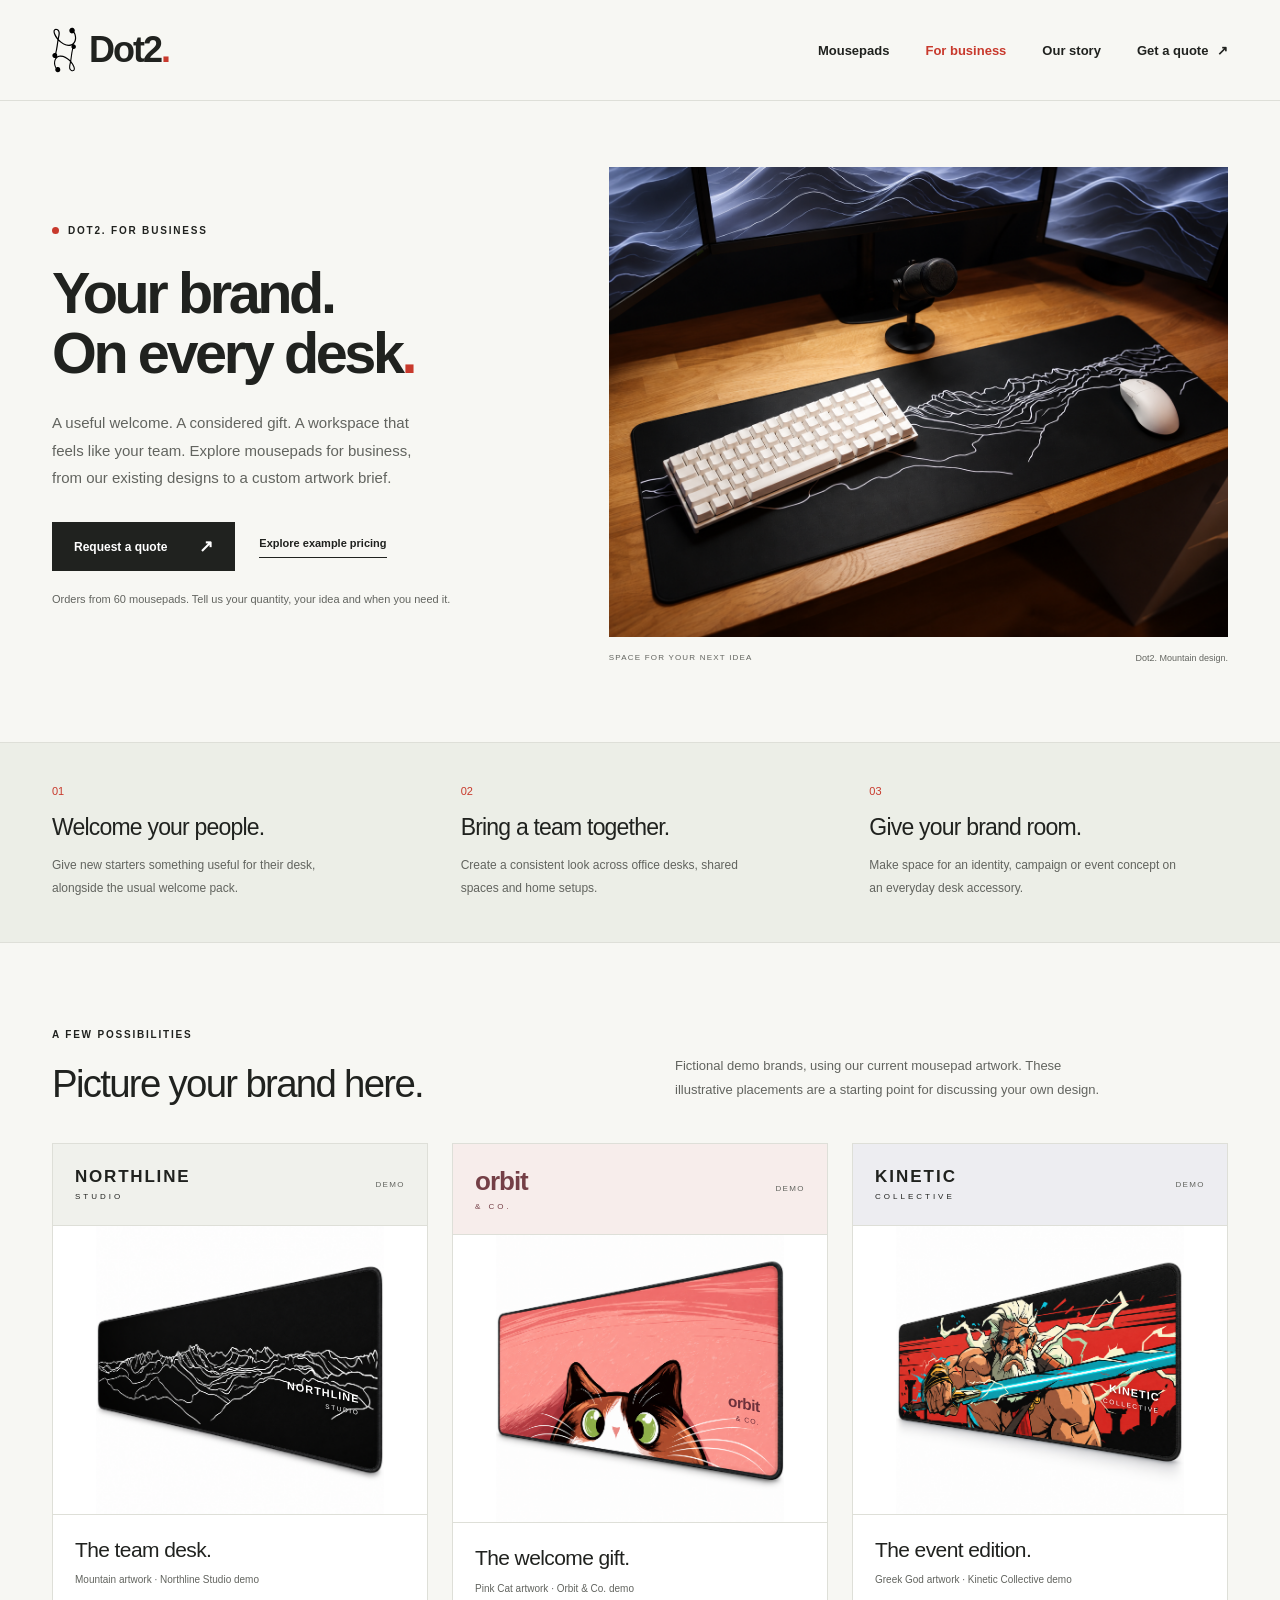
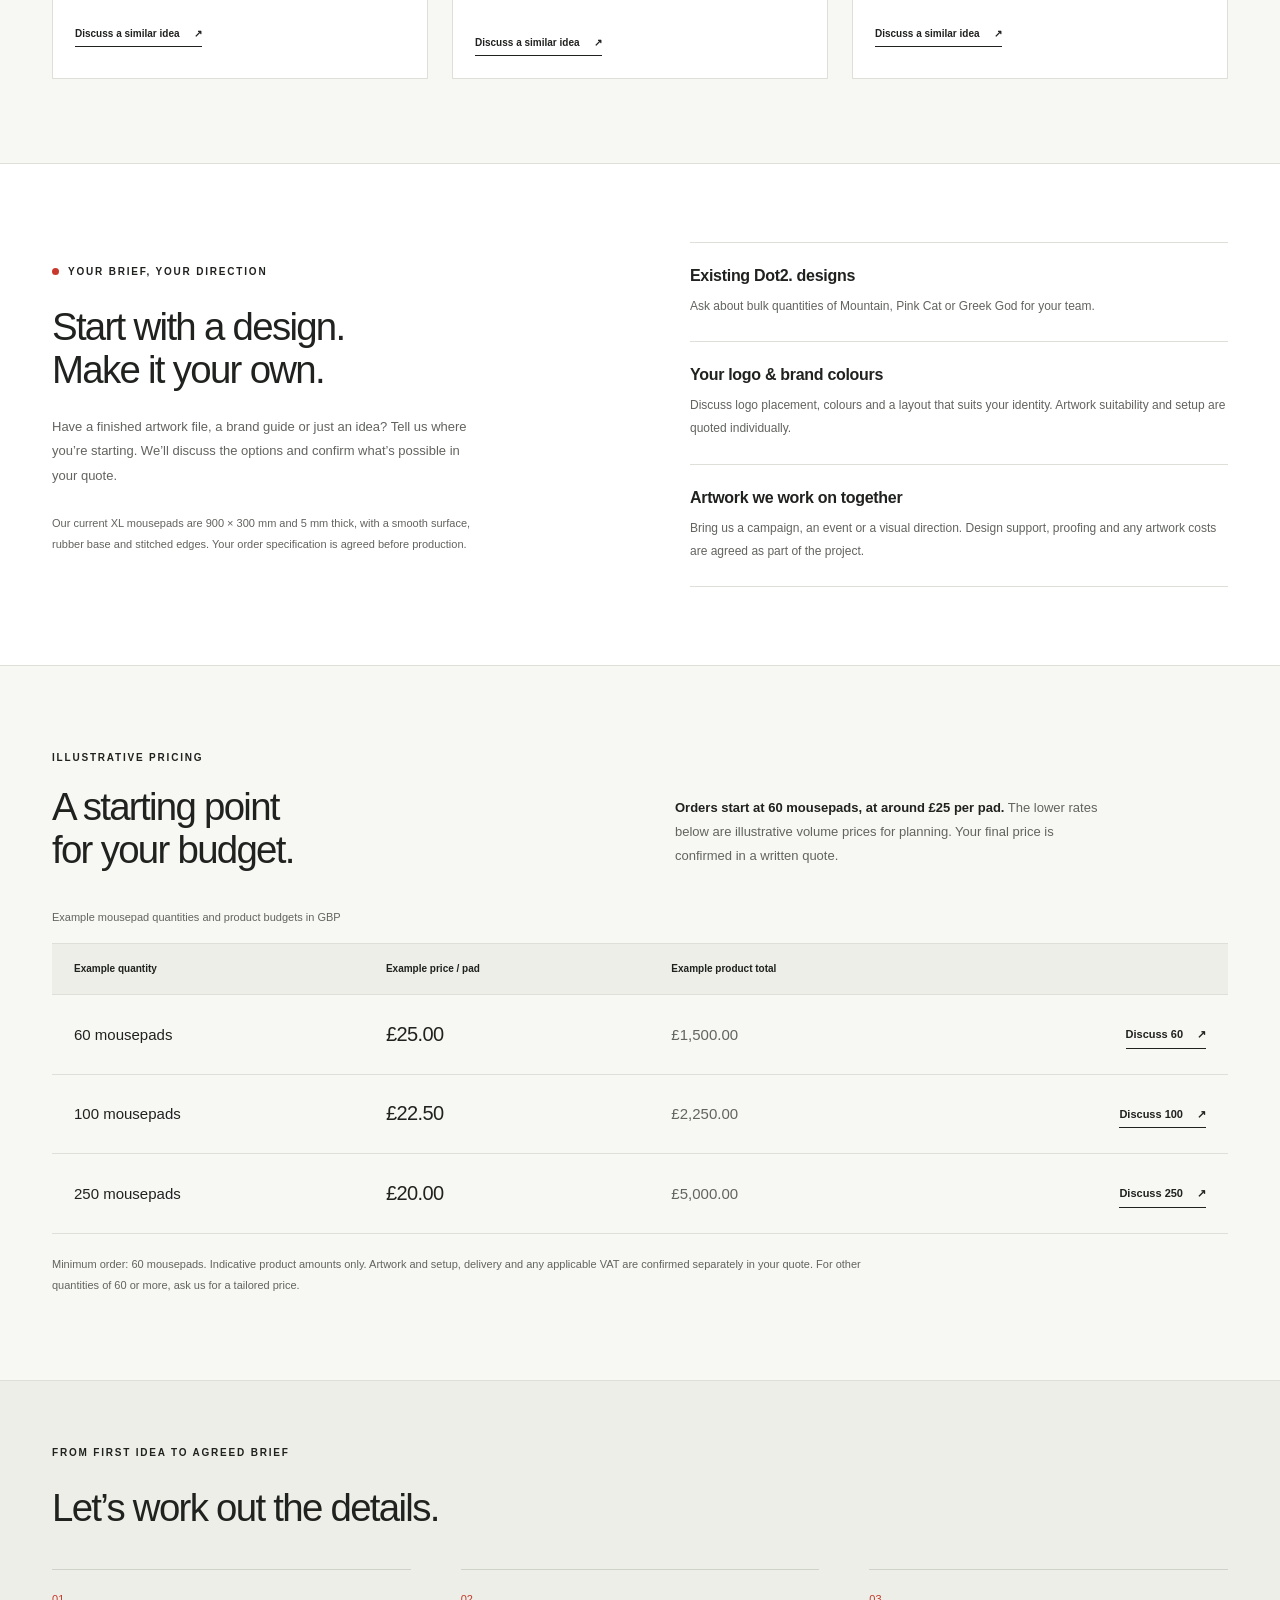
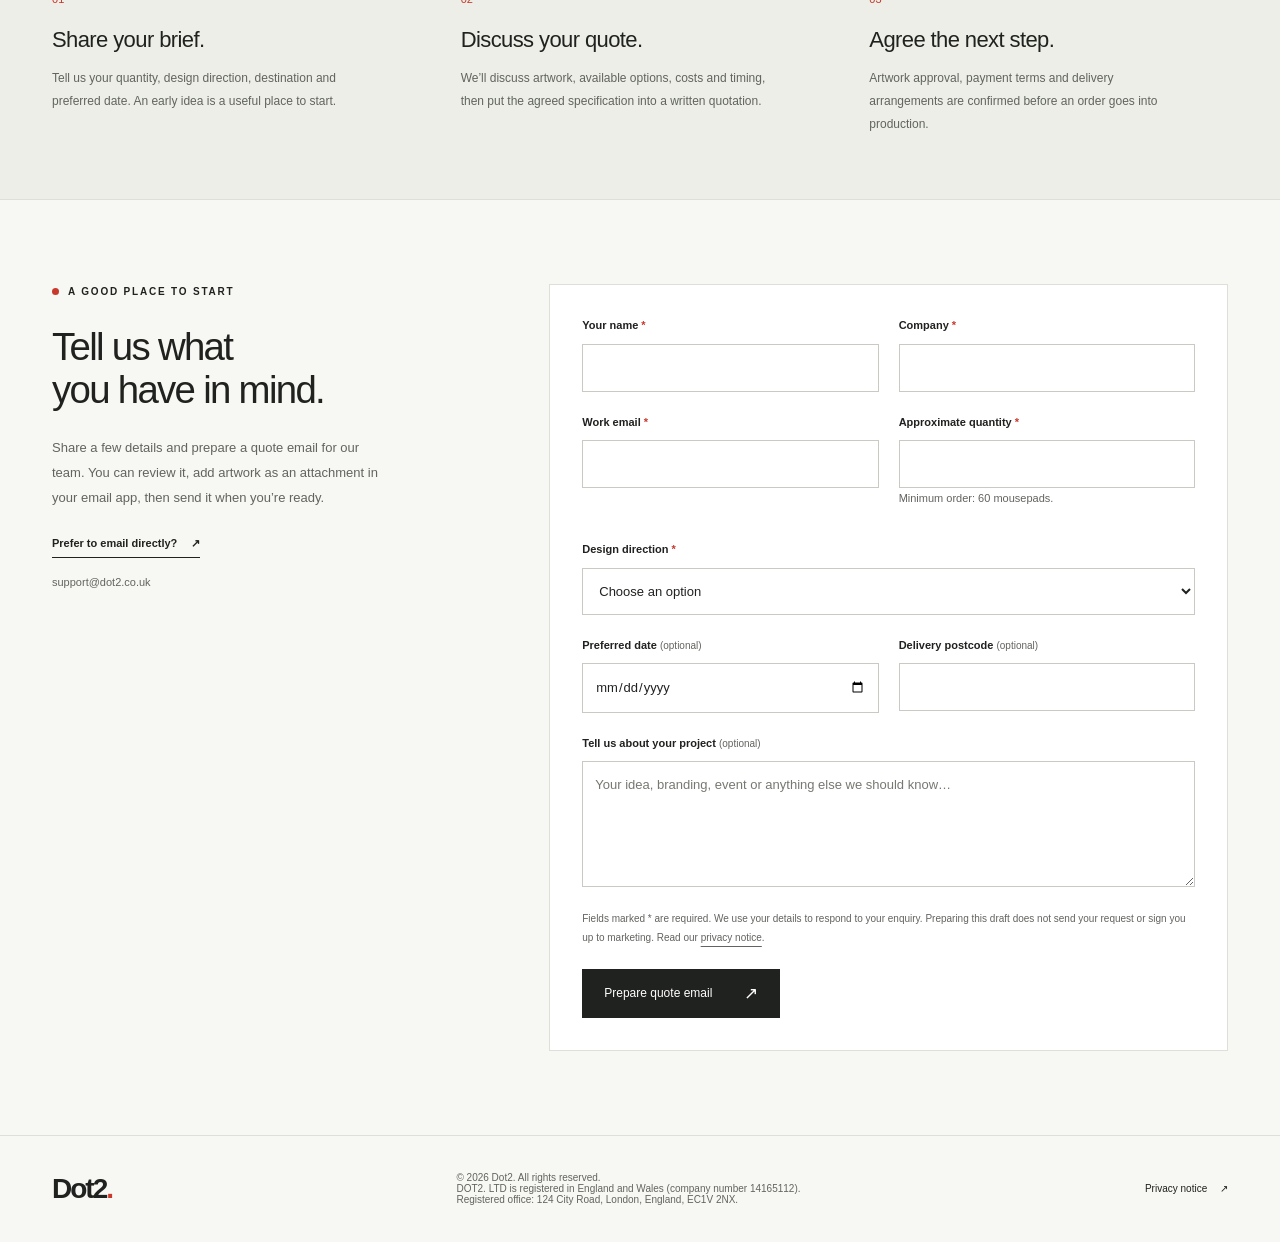
==== commit 647feeee: "privacy updates" ====
--- a/business.html
+++ b/business.html
@@ -167,7 +167,7 @@
     <footer class="site-footer">
       <div class="container footer-inner">
         <a class="brand footer-brand" href="./" aria-label="Dot2. home"><span>Dot2<span class="brand-dot">.</span></span></a>
-        <p>© 2026 Dot2. All rights reserved.</p>
+        <p>© 2026 Dot2. All rights reserved.<br>DOT2. LTD is registered in England and Wales (company number 14165112).<br>Registered office: 124 City Road, London, England, EC1V 2NX.</p>
         <a href="privacy.html">Privacy notice <span aria-hidden="true">↗</span></a>
       </div>
     </footer>
